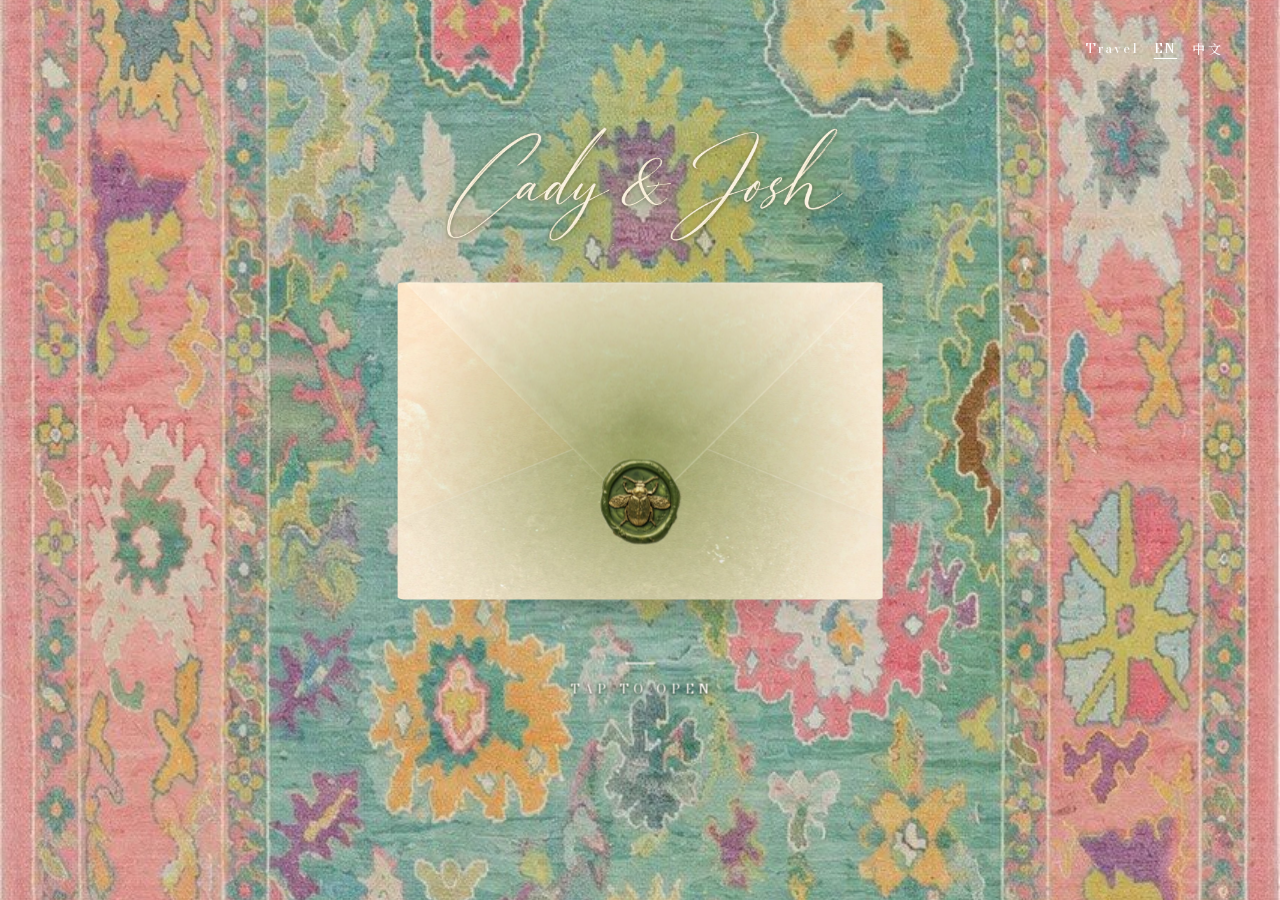
==== index.html @ f46f6a81 "Photo credit in the page's own sans font" ====
<!DOCTYPE html>
<html lang="en" data-lang="en" class="locked">
<head>
<meta charset="utf-8">
<style>
/* first paint: carpet-coloured ground and a small pulsing line until the page is ready (the heavy parts load after this) */
html { background: #b79585; }
html::after { content: ""; position: fixed; left: 50%; top: 50%; width: 46px; height: 1px; margin-left: -23px; background: rgba(255, 248, 235, .9); z-index: 99999; pointer-events: none; animation: ld-pulse 1.5s ease-in-out infinite; }
html.is-ready::after { opacity: 0; transition: opacity .6s ease; animation: none; }
@keyframes ld-pulse { 0%, 100% { opacity: .25; width: 30px; margin-left: -15px; } 50% { opacity: 1; width: 62px; margin-left: -31px; } }
</style>
<meta name="viewport" content="width=device-width, initial-scale=1, viewport-fit=cover">
<title>Cady &amp; Josh · March 26–31, 2027</title>
<meta name="theme-color" content="#d29592">
<meta name="description" content="Cady &amp; Josh">
<meta name="robots" content="noindex, nofollow, noarchive">
<link rel="icon" type="image/png" href="favicon.png">
<link rel="apple-touch-icon" href="apple-touch-icon.png">
<!-- Link preview (iMessage, WhatsApp, Telegram…). The URLs below must be absolute (the address the site is published at). -->
<meta property="og:type" content="website">
<meta property="og:title" content="Cady &amp; Josh · March 26–31, 2027">
<meta property="og:description" content="Cady &amp; Josh">
<meta property="og:url" content="https://cadyshengart.com/cadyandjoshwedding/">
<meta property="og:image" content="https://cadyshengart.com/cadyandjoshwedding/preview.jpg">
<meta property="og:image:width" content="1200">
<meta property="og:image:height" content="630">
<meta property="og:locale" content="en_US">
<meta property="og:locale:alternate" content="zh_CN">
<meta name="twitter:card" content="summary_large_image">

<!-- Fonts are served from ./fonts (made by make_fonts.py): no request to Google, so the page also works behind the Great Firewall -->
<link rel="preload" href="fonts/TenorSans-normal-6.woff2" as="font" type="font/woff2" crossorigin>
<link rel="stylesheet" href="fonts/fonts.css">

<!-- WAX SEAL: a colour-free lighting map. The page tints it with the palette's seal colour, so the colour can change any time.
     To use your own picture instead, replace it via the dev tools (Seal) or ART.seal.src. -->
<!-- The finished seal for palette A (used at load: nothing to compute). The lighting map below is only used when you compare other palettes in the dev tools. -->
<script id="seal-baked">window.SEAL_IMG = '[data-uri]'; window.SEAL_IMG_PALETTE = 'a';</script>
<script id="seal-asset">window.SEAL_MAP = '[data-uri]';</script>

<!-- HOME BACKGROUND: your rug, colour-managed to sRGB and lengthened (the band between the two mirror rows 422 and 2422 is repeated once, seam blended) so it fills a phone at full width. -->
<script id="bg-asset">window.BG_IMG = '[data-uri]';</script>
<script id="bg-blur-asset">window.BG_BLUR = '[data-uri]';</script>

<!-- ENVELOPE LINER: your damask, one seamless repeat (unaltered pattern, colour-managed to sRGB). The page lays it out as the liner sheet
     (flap + inside, one piece) when it opens, so the pattern runs unbroken across the fold. -->
<script id="liner-asset">window.LINER_TILE = '[data-uri]'; window.LINER_IMG = null;</script>

<!-- ENVELOPE EXTERIOR: your paper texture (pocket + flap outside, one sheet). -->
<script id="ext-asset">window.EXT_IMG = '[data-uri]';</script>

<!-- ═══════════════════════════════════════════════════════════════
     MODULE 0 · PROCEDURAL STAND-INS (all replaced by your artwork)
     ═══════════════════════════════════════════════════════════════ -->
<script>
(function () {
  var enc = function (s) { return 'url("data:image/svg+xml,' + encodeURIComponent(s) + '")'; };
  var NS = 'xmlns="http://www.w3.org/2000/svg"';

  var paperFine = '<svg ' + NS + ' width="300" height="300"><filter id="f" x="0" y="0" width="100%" height="100%">' +
    '<feTurbulence type="fractalNoise" baseFrequency="0.9" numOctaves="3" seed="7" stitchTiles="stitch"/>' +
    '<feColorMatrix values="0 0 0 0 .26  0 0 0 0 .25  0 0 0 0 .12  1.1 0 0 0 -.48"/></filter>' +
    '<rect width="300" height="300" filter="url(#f)" opacity=".34"/></svg>';
  var paperCloud = '<svg ' + NS + ' width="600" height="600"><filter id="c" x="0" y="0" width="100%" height="100%">' +
    '<feTurbulence type="fractalNoise" baseFrequency="0.006" numOctaves="3" seed="12" stitchTiles="stitch"/>' +
    '<feColorMatrix values="0 0 0 0 .50  0 0 0 0 .45  0 0 0 0 .28  1 0 0 0 -.38"/></filter>' +
    '<rect width="600" height="600" filter="url(#c)" opacity=".26"/></svg>';

  /* tone-on-tone botanical in the reference's own olive range (seeded) */
  function rng(seed) {
    return function () {
      seed |= 0; seed = seed + 0x6D2B79F5 | 0;
      var t = Math.imul(seed ^ seed >>> 15, 1 | seed);
      t = t + Math.imul(t ^ t >>> 7, 61 | t) ^ t;
      return ((t ^ t >>> 14) >>> 0) / 4294967296;
    };
  }
  function botanical(gh, oh) {
    var R = rng(41), W = 900, H = 1600, out = '';
    var tones = [.72, .80, .88, 1.07, 1.13, 1.25].map(function (f) { return rgb2hex(hex2rgb(gh).map(function (v) { return Math.min(255, v * f); })); });
    var veinC = mixHex(gh, oh, .38);
    var n = 0, guard = 0;
    while (n < 38 && guard++ < 400) {
      var x = -60 + R() * (W + 120), y = -60 + R() * (H + 120);
      var dx = (x - 450) / 330, dy = (y - 800) / 520;
      if (dx * dx + dy * dy < 1 && R() < .85) continue;
      var ang = Math.atan2(800 - y, 450 - x) * 180 / Math.PI + 90 + (R() - .5) * 90;
      var len = 240 + R() * 340, w = 62 + R() * 78;
      var tone = tones[Math.floor(R() * tones.length)], op = (.4 + R() * .4).toFixed(2);
      var d = 'M0 0C' + (w * .95) + ' ' + (-len * .22) + ' ' + (w * .75) + ' ' + (-len * .72) + ' 0 ' + (-len) +
              'C' + (-w * .75) + ' ' + (-len * .72) + ' ' + (-w * .95) + ' ' + (-len * .22) + ' 0 0Z';
      var veins = '';
      for (var f = .18; f < .8; f += .13) {
        var vy = -len * f, vw = w * (.62 - Math.abs(f - .45) * .5);
        veins += 'M0 ' + vy.toFixed(1) + 'L' + vw.toFixed(1) + ' ' + (vy - len * .11).toFixed(1) +
                 'M0 ' + vy.toFixed(1) + 'L' + (-vw).toFixed(1) + ' ' + (vy - len * .11).toFixed(1);
      }
      out += '<g transform="translate(' + x.toFixed(0) + ' ' + y.toFixed(0) + ') rotate(' + ang.toFixed(0) + ')" opacity="' + op + '">' +
             '<path d="' + d + '" fill="' + tone + '"/>' +
             '<path d="M0 0L0 ' + (-len) + veins + '" stroke="' + veinC + '" stroke-opacity=".16" stroke-width="2" fill="none"/></g>';
      n++;
    }
    return '<svg ' + NS + ' viewBox="0 0 ' + W + ' ' + H + '" preserveAspectRatio="xMidYMid slice">' +
           '<rect width="' + W + '" height="' + H + '" fill="' + gh + '"/>' + out + '</svg>';
  }




  /* ═════ PALETTES ═════
     Every colour on the site comes from one of these. Derived from your illustration:
     olive-gold (hue ~56°), coral / raspberry pink (~6° / 350°), lavender (~309°), butter and cream.
     The illustration itself has no dark colours, so the deep tones are those same hues taken darker. */
  var PALETTES = {
      "a": {
          "name": "Golden Olive",
          "ground": "#575B25",
          "deep": "#333513",
          "on": "#F7F1DE",
          "ext": "#FFF2B3",
          "liner": "#708840",
          "veil": "#59212A",
          "accent": "#1B5876",
          "accentDark": "#123F56",
          "ink": "#2C2917",
          "soft": "#605B39",
          "ivory": "#FAF5EB",
          "extFlap": "#FFF5B5",
          "seal": "#E55800",
          "sealHL": "#F4E88C"
      },
      "b": {
          "name": "Raspberry Garden",
          "ground": "#50212A",
          "deep": "#2D1016",
          "on": "#FAEDE1",
          "ext": "#FFF2B3",
          "liner": "#4D4919",
          "accent": "#972B40",
          "accentDark": "#751F30",
          "ink": "#2E1A1F",
          "soft": "#624149",
          "ivory": "#FBF5EE",
          "seal": "#A9384C"
      },
      "c": {
          "name": "Lavender Dusk",
          "ground": "#573D54",
          "deep": "#2F1E2D",
          "on": "#F8F3DD",
          "ext": "#FFF2B3",
          "liner": "#4B4C1F",
          "accent": "#7D3161",
          "accentDark": "#61244A",
          "ink": "#2D1A28",
          "soft": "#63455C",
          "ivory": "#FBF6EF",
          "seal": "#C45845"
      }
  };
  function hex2rgb(h) { h = h.replace('#', ''); return [0, 2, 4].map(function (i) { return parseInt(h.substr(i, 2), 16); }); }
  function rgb2hex(a) { return '#' + a.map(function (v) { return ('0' + Math.round(v).toString(16)).slice(-2); }).join(''); }
  function mixHex(a, b, t) { var A = hex2rgb(a), B = hex2rgb(b); return rgb2hex(A.map(function (v, i) { return v + (B[i] - v) * t; })); }

  /* the seal: lighting map × palette colour (same ramp the seal was designed with) */
  function tintSeal(hex, done, hl) {
    if (!window.SEAL_MAP) return;
    var img = new Image();
    img.onload = function () {
      try {
        var w = img.width, h = img.height, c = document.createElement('canvas'); c.width = w; c.height = h;
        var x = c.getContext('2d', { willReadFrequently: true }); x.drawImage(img, 0, 0);
        var d = x.getImageData(0, 0, w, h), q = d.data;
        var B = hex2rgb(hex), HL = hl ? hex2rgb(hl) : [238, 229, 204];
        var CO = [[B[0] * .46, B[1] * .40, B[2] * .32], [B[0] * .80, B[1] * .77, B[2] * .72], B,
                  [0, 1, 2].map(function (i) { return B[i] * .45 + HL[i] * .55; }), [0, 1, 2].map(function (i) { return B[i] * .10 + HL[i] * .90; })];
        var AN = [.30, .70, 1.0, 1.28, 1.7], lut = [];
        for (var v = 0; v < 256; v++) {
          var k = v / 120, j = 0;
          if (k <= AN[0]) lut.push(CO[0]);
          else if (k >= AN[4]) lut.push(CO[4]);
          else { while (k > AN[j + 1]) j++; var t = (k - AN[j]) / (AN[j + 1] - AN[j]); lut.push([0, 1, 2].map(function (i) { return CO[j][i] + (CO[j + 1][i] - CO[j][i]) * t; })); }
        }
        var SW = [26, 22, 10];
        for (var i = 0; i < q.length; i += 4) {
          var m = q[i + 1] / 255, sh = q[i + 2] / 255 * .30, a = m + (1 - m) * sh, L = lut[q[i]], s = (1 - m) * sh;
          if (a < .002) { q[i + 3] = 0; continue; }
          q[i] = (L[0] * m + SW[0] * s) / a; q[i + 1] = (L[1] * m + SW[1] * s) / a; q[i + 2] = (L[2] * m + SW[2] * s) / a; q[i + 3] = a * 255;
        }
        x.putImageData(d, 0, 0); done(c.toDataURL('image/png'));
      } catch (e) { /* no seal rather than a broken page */ }
    };
    img.src = window.SEAL_MAP;
  }


  /* the envelope's paper grain, built from the envelope's own colour: fine grain a shade darker, soft clouds a shade lighter.
     (the generic olive grain turned a warm yellow greenish and dimmed it by ~5%) */
  function extGrain(hex) {
    var B = hex2rgb(hex);
    var dk = B.map(function (v) { return (v * .86 / 255).toFixed(3); });
    var lt = hex2rgb(mixHex(hex, '#ffffff', .55)).map(function (v) { return (v / 255).toFixed(3); });
    var fine = '<svg ' + NS + ' width="300" height="300"><filter id="f" x="0" y="0" width="100%" height="100%">' +
      '<feTurbulence type="fractalNoise" baseFrequency="0.9" numOctaves="3" seed="7" stitchTiles="stitch"/>' +
      '<feColorMatrix values="0 0 0 0 ' + dk[0] + '  0 0 0 0 ' + dk[1] + '  0 0 0 0 ' + dk[2] + '  1.1 0 0 0 -.48"/></filter>' +
      '<rect width="300" height="300" filter="url(#f)" opacity=".34"/></svg>';
    var cloud = '<svg ' + NS + ' width="600" height="600"><filter id="c" x="0" y="0" width="100%" height="100%">' +
      '<feTurbulence type="fractalNoise" baseFrequency="0.006" numOctaves="3" seed="12" stitchTiles="stitch"/>' +
      '<feColorMatrix values="0 0 0 0 ' + lt[0] + '  0 0 0 0 ' + lt[1] + '  0 0 0 0 ' + lt[2] + '  1 0 0 0 -.38"/></filter>' +
      '<rect width="600" height="600" filter="url(#c)" opacity=".26"/></svg>';
    return enc(fine) + ', ' + enc(cloud);
  }

  function applyPalette(key) {
    var p = PALETTES[key] || PALETTES.a, s = document.documentElement.style;
    var rgbv = function (hx) { return hex2rgb(hx).join(', '); };
    if (!window.BG_IMG) s.setProperty('--ground', p.ground);      s.setProperty('--ground-deep', p.deep);   s.setProperty('--ground-deep-rgb', rgbv(p.deep));
    s.setProperty('--on-ground', p.on);       s.setProperty('--ext-ph', p.ext);         s.setProperty('--grain-ext', extGrain(p.ext));  s.setProperty('--ext-flap', p.extFlap || mixHex(p.ext, '#ffffff', .06));         s.setProperty('--liner-ph', p.liner);
    s.setProperty('--ivory', p.ivory);        s.setProperty('--ivory-rgb', rgbv(p.ivory));
    s.setProperty('--ink', p.ink);            s.setProperty('--ink-rgb', rgbv(p.ink));
    s.setProperty('--ink-soft', p.soft);      s.setProperty('--ink-soft-rgb', rgbv(p.soft));
    s.setProperty('--accent', p.accent);      s.setProperty('--accent-rgb', rgbv(p.accent));
    s.setProperty('--accent-dark', p.accentDark); s.setProperty('--accent-dark-rgb', rgbv(p.accentDark));
    s.setProperty('--bg-botanical', enc(botanical(p.ground, p.on)));
    document.documentElement.dataset.palette = key;
    if (window.__bgSrc && window.__adaptGround) setTimeout(function () { window.__adaptGround(window.__bgSrc); }, 0);
    if (window.__palette) window.__palette.current = key;
    if (window.SEAL_IMG && key === window.SEAL_IMG_PALETTE) s.setProperty('--seal-img', 'url("' + window.SEAL_IMG + '")');   /* default palette: ready-made picture */
    else tintSeal(p.seal, function (url) { s.setProperty('--seal-img', 'url("' + url + '")'); }, p.sealHL);        /* other palettes (dev compare): tint the lighting map */
  }
  window.__palette = { PALETTES: PALETTES, apply: applyPalette, current: 'a' };

  /* TEXT + VEIL FOLLOW THE BACKGROUND PICTURE
     Looks at what a phone actually shows (the centre strip), measures the two places type sits
     (top-right corner, and the band under the envelope), then picks whichever of the palette's
     cream or a deep burgundy gives the better worst-case contrast. Swap the picture and it re-decides. */
  /* Browser bars (iOS status bar / toolbar, Android address bar): one flat colour, chosen to continue whatever is on screen. */
  window.__setBar = function (c) {
    if (window.__barNow === c) return; window.__barNow = c;
    var meta = document.querySelector('meta[name="theme-color"]'); if (meta) meta.setAttribute('content', c);
  };
  window.__adaptGround = function (src) {
    window.__bgSrc = src;
    var img = new Image();
    img.onload = function () {
      try {
        var W = 24, H = 48, c = document.createElement('canvas'); c.width = W; c.height = H;
        var x = c.getContext('2d', { willReadFrequently: true });
        var ar = img.width / img.height, va = W / H, sw = img.width, sh = img.height, sx = 0, sy = 0;
        document.documentElement.style.setProperty('--bg-ar', ar.toFixed(4));
        /* soft fill: the picture, tiny — the browser's smoothing does the blurring (the default picture ships with its own) */
        if (window.BG_BLUR && src === window.BG_IMG) document.documentElement.style.setProperty('--bg-blur', 'url("' + window.BG_BLUR + '")');
        else {
          var bw = 12, bh = 60, bc = document.createElement('canvas'), bx = null; bc.width = bw; bc.height = bh; bx = bc.getContext('2d');
          bx.drawImage(img, 0, 0, bw, bh);                                                                            /* middle: the whole picture, tiny */
          bx.drawImage(img, 0, img.height * .005, img.width, img.height * .02, 0, 0, bw, bh * .4);                    /* the outer border, stretched upward */
          bx.drawImage(img, 0, img.height * .975, img.width, img.height * .02, 0, bh * .6, bw, bh * .4);              /* …and downward */
          document.documentElement.style.setProperty('--bg-blur', 'url("' + bc.toDataURL('image/jpeg', .85) + '")');
        }
        /* what a phone shows: the fill (cover) with the picture at full width on top, centred */
        if (va < ar) { sw = img.height * va; sx = (img.width - sw) / 2; } else { sh = img.width / va; sy = (img.height - sh) / 2; }
        x.drawImage(img, sx, sy, sw, sh, 0, 0, W, H);
        var dh = W / ar; if (dh < H) x.drawImage(img, 0, (H - dh) / 2, W, dh);
        var q = x.getImageData(0, 0, W, H).data;
        var lin = function (v) { v /= 255; return v <= .03928 ? v / 12.92 : Math.pow((v + .055) / 1.055, 2.4); };
        var region = function (y0, y1, x0, x1) {
          var n = 0, L = 0, R = 0, G = 0, B = 0;
          for (var yy = y0; yy < y1; yy++) for (var xx = x0; xx < x1; xx++) {
            var i = (yy * W + xx) * 4; n++; R += q[i]; G += q[i + 1]; B += q[i + 2];
            L += .2126 * lin(q[i]) + .7152 * lin(q[i + 1]) + .0722 * lin(q[i + 2]);
          }
          return { L: L / n, rgb: [R / n, G / n, B / n] };
        };
        var spots = [region(0, 4, 12, 24), region(29, 38, 4, 20)];            /* toggle · "tap to open" */
        var p = PALETTES[window.__palette.current] || PALETTES.a, s = document.documentElement.style;
        var dark = mixHex(p.accentDark, '#000000', .45);
        var lum = function (hx) { var a = hex2rgb(hx); return .2126 * lin(a[0]) + .7152 * lin(a[1]) + .0722 * lin(a[2]); };
        var cr = function (a, b) { return (Math.max(a, b) + .05) / (Math.min(a, b) + .05); };
        var worst = function (hx) { return Math.min.apply(null, spots.map(function (r) { return cr(lum(hx), r.L); })); };
        var useDark = worst(dark) > worst(p.on);
        s.setProperty('--on-ground', useDark ? dark : p.on);
        s.setProperty('--on-halo', useDark ? '0 0 2px rgba(255,246,236,1), 0 0 7px rgba(255,246,236,.95), 0 0 15px rgba(255,246,236,.8)' : 'none');
        var deep = mixHex(p.veil || p.liner, '#000000', .5);
        s.setProperty('--ground-deep', deep); s.setProperty('--ground-deep-rgb', hex2rgb(deep).join(', '));
        var top = region(0, 3, 0, 24).rgb, tc = rgb2hex(top);
        s.setProperty('--ground', tc);
        document.documentElement.dataset.onGround = useDark ? 'dark' : 'light';
      } catch (e) { /* keep the palette colours */ }
    };
    img.src = src;
  };


  var r = document.documentElement.style;
  r.setProperty('--grain-paper', enc(paperFine) + ', ' + enc(paperCloud));
  r.setProperty('--paper-size', '300px 300px, 600px 600px');

  /* hand-cut edge for the top of the schedule paper (seeded, tiny amplitude) */
  (function () {
    var R = rng(9), pts = [], N = 90;
    for (var i = 0; i <= N; i++) {
      var y = 58 + 7 * Math.sin(i * .31) + 4 * Math.sin(i * .93 + 1) + (R() - .5) * 5;
      pts.push((i / N * 100).toFixed(2) + '% ' + Math.max(38, Math.min(76, y)).toFixed(1) + '%');
    }
    document.documentElement.style.setProperty('--deckle', 'polygon(' + pts.join(',') + ',100% 100%,0 100%)');
  })();

  var qp = new URLSearchParams(location.search).get('palette');
  applyPalette(qp && PALETTES[qp.toLowerCase()] ? qp.toLowerCase() : 'a');
})();
</script>

<style>
/* ═══════════════════════════════════════════════════════════════
   MODULE 1 · TOKENS  (colours sampled from your reference image)
   ═══════════════════════════════════════════════════════════════ */
:root {
  --vh: 1dvh;   /* one unit of viewport height; svh (below) where supported: it does NOT change when Safari's toolbar slides, so the envelope never resizes while scrolling */
  --ground:    #b79585;   /* background (the carpet's colour; JS refines it from the picture) */
  --ext-ph:    #FFF2B3;   /* envelope exterior */
  --liner-ph:  #708840;   /* envelope liner (under the pattern) */
  --ivory:     #FAF5EB;   /* paper */
  --icon-houseboat: url("img/ad4bf6f3cb.webp");
  --tx-accent: url("img/5380178ba1.jpg");
  --ink:       #2C2917;   /* type */
  --ink-soft:  #605B39;
  --accent:    #1B5876;   /* labels, buttons, hearts */
  --on-ground: #F7F1DE;   /* type that sits on the background */
  --ground-deep: #333513; --ground-deep-rgb: 51, 53, 19;
  --ivory-rgb: 250, 245, 235; --ink-rgb: 44, 41, 23; --ink-soft-rgb: 96, 91, 57;
  --accent-rgb: 27, 88, 118; --accent-dark: #123F56; --accent-dark-rgb: 18, 63, 86;

  --liner-ink:   #375B2C;   /* the damask's dark green (motif) */
  --liner-field: #718943;   /* the damask's field green */
  --f-display: "Bodoni Moda", "Noto Serif SC", Didot, "Bodoni 72", "Times New Roman", serif;
  --f-text:    "Bodoni Moda", "Noto Serif SC", Didot, "Bodoni 72", "Times New Roman", serif;
  --f-type:    "Bodoni Moda", "Noto Serif SC", Didot, "Bodoni 72", "Times New Roman", serif;
  --f-read:    "Lora", "Noto Serif SC", Georgia, "Times New Roman", serif;
  --f-pen:     "Pinyon Script", "Brush Script MT", cursive;

  /* post-"Our Celebration" typography system (schedule, RSVP, travel) */
  --f2-serif:  "Fraunces", "Noto Serif SC", Georgia, "Times New Roman", serif;
  --f2-sans:   "Tenor Sans", "Noto Sans SC", -apple-system, BlinkMacSystemFont, "Segoe UI", sans-serif;

  --vine:            #4B6B37; --vine-soft: #7C9A49;
  --terracotta:      #B5563A; --terracotta-deep: #8E3F28;

  --card-shadow-0:
    0 0 0 .5px rgba(30,52,26,.34), .5px .8px 0 rgba(150,174,104,.95), 1px 1.5px 0 rgba(96,126,68,.88),
    0 1px 1px rgba(20,14,8,.16), 0 2px 3px -1px rgba(20,14,8,.12), 0 4px 6px -3px rgba(20,14,8,.10);
  --card-shadow:
    0 0 0 .5px rgba(30,52,26,.34), .5px .8px 0 rgba(150,174,104,.95), 1px 1.5px 0 rgba(96,126,68,.88),
    0 2px 3px rgba(20,14,8,.20), 0 10px 16px -4px rgba(20,14,8,.30), 0 26px 34px -16px rgba(20,14,8,.36);

  --k: 1;
}
:root[lang="zh-Hans"] { --f-text: "Noto Serif SC", "Songti SC", "STSong", "SimSun", serif; }
@media (prefers-reduced-motion: reduce) { :root { --k: .001; } }

/* ═══════════════════════════════════════════════════════════════
   MODULE 2 · BASE
   ═══════════════════════════════════════════════════════════════ */
*, *::before, *::after { box-sizing: border-box; }
html { -webkit-text-size-adjust: 100%; }
body {
  margin: 0; background: var(--ground); color: var(--ink);
  font-family: var(--f-text); font-size: 16px; line-height: 1.5;
  font-optical-sizing: auto; -webkit-font-smoothing: antialiased; text-rendering: optimizeLegibility;
}
html.locked, html.locked body { overflow: hidden; overscroll-behavior: none; }
::selection { background: var(--accent); color: var(--ivory); }
:focus-visible { outline: 1px solid var(--on-ground); outline-offset: 6px; }
p, h1 { margin: 0; }
button { font: inherit; color: inherit; }

/* ═══════════════════════════════════════════════════════════════
   MODULE 3 · STAGE + GEOMETRY  (everything from one number: --e)
   Card lifted by 1/5 of its height, envelope 5% narrower, then the whole set
   scaled up 7%. Card is 93.6% of the envelope width; gap card→envelope .16e.
   ═══════════════════════════════════════════════════════════════ */
.stage {
  position: sticky; top: 0; z-index: 1; height: calc(100 * var(--vh)); overflow: hidden;
  --e:  calc(1.1 * min(75.73vw, calc((100 * var(--vh) - 150px) / 1.75082), 387px)); /* envelope width (+10%) */
  --H:  calc(var(--e) * .65322);    /* envelope height */
  --c:  calc(var(--e) * .9357);    /* card */
  --d:  calc(var(--e) * .4678);
  --E:  calc(var(--d) * .28);      /* how much taller the opened flap's liner sheet is */    /* flap depth */
  --y0: calc(var(--e) * 1.0976);   /* envelope top edge; card sits .1619e above it */
  --fx: calc(var(--e) * .015);     /* flap inset */
}

/* BACKGROUND ARTWORK slot */
.bg {
  position: absolute; inset: 0;
  background-color: var(--ground);
  background-image:
    radial-gradient(ellipse 85% 70% at 50% 46%, rgba(0,0,0,0) 40%, rgba(var(--ground-deep-rgb), .32) 100%),
    var(--bg-botanical);
  background-size: 100% 100%, cover;
  background-position: center;
  filter: hue-rotate(4deg) saturate(.98);
}
/* the picture at FULL WIDTH, centred; whatever the screen leaves above/below is filled with a soft blur of the same picture */
html.has-bg .bg {
  background-image: var(--bg-blur, none); background-size: 100% 100%; background-repeat: no-repeat;
  overflow: hidden;
}
html.has-bg .bg::after {
  content: ""; position: absolute; left: 0; right: 0; top: 50%; transform: translateY(-50%);
  aspect-ratio: var(--bg-ar, .4252);
  background: var(--art-bg) center / 100% 100% no-repeat;
  -webkit-mask-image: linear-gradient(to bottom, transparent 0, #000 1.3%, #000 98.7%, transparent 100%);
          mask-image: linear-gradient(to bottom, transparent 0, #000 1.3%, #000 98.7%, transparent 100%);   /* top/bottom edges melt into the fill */
}

/* ═══════════════════════════════════════════════════════════════
   MODULE 4 · LANGUAGE TOGGLE (almost invisible)
   ═══════════════════════════════════════════════════════════════ */
.topbar {
  position: fixed; z-index: 50; top: 0; right: 0; left: 0;
  max-width: 560px; margin: 0 auto;
  padding: calc(14px + env(safe-area-inset-top)) 24px 0;
  display: flex; justify-content: flex-end; pointer-events: none;
}
.lang { display: flex; align-items: center; color: var(--on-ground); text-shadow: var(--on-halo, none); font-size: 10.5px; font-weight: 500; line-height: 1; pointer-events: auto; transition: color .4s ease; }
.topbar:not(.on-paper) .lang { color: #fff; text-shadow: 0 1px 3px rgba(0,0,0,.45), 0 0 10px rgba(0,0,0,.25); }
.topbar.on-paper .lang { color: var(--ink); text-shadow: none; }
/* on a light background the small type gets one weight heavier so it holds up over the pattern */
html[data-on-ground="dark"] .hint, html[data-on-ground="dark"] .cue, html[data-on-ground="dark"] .topbar:not(.on-paper) .lang { font-weight: 500; }
.topbar { transition: opacity .35s ease; }
.topbar.hide { opacity: 0; }
.topbar.hide .lang { pointer-events: none; }
.lang button {
  background: none; border: 0; margin: 0; padding: 12px 5px; cursor: pointer;
  opacity: .9; letter-spacing: .14em; font-family: var(--f-text); transition: opacity .3s;
}
.lang button[aria-pressed="true"] { opacity: 1; text-decoration: underline; text-decoration-thickness: 1px; text-underline-offset: 5px; }
.lang button:hover, .lang button:focus-visible { opacity: 1; }
.lang button[lang="zh-Hans"] { font-family: "Noto Serif SC", "Songti SC", "STSong", serif; letter-spacing: .18em; }
.lang .sep { opacity: .25; font-size: 9px; }

/* ═══════════════════════════════════════════════════════════════
   THE BRAND · a small title set over the rug, above the envelope
   ═══════════════════════════════════════════════════════════════ */
.brand {
  position: absolute; z-index: 2; left: 0; right: 0; bottom: calc(51% + var(--e) * .3629 + 20px);
  display: flex; flex-direction: column; align-items: center; text-align: center;
  opacity: 1; transition: opacity calc(900ms * var(--k)) ease;
}
.stage.is-open .brand { opacity: 0; pointer-events: none; }
.brand__names { display: block; margin-top: 6px; width: min(98.7vw, 405px); height: auto; filter: drop-shadow(0 1px 2px rgba(20,14,8,.35)) drop-shadow(0 0 24px rgba(112,136,64,.75)) drop-shadow(0 0 10px rgba(112,136,64,.6)); }
.brand-sub {
  display: none;
}
.stage.is-open .brand-sub { opacity: 0; }
.brand-sub__date {
  font-family: var(--f-display); font-weight: 400; font-size: calc(var(--e) * .054);
  color: #FFFAF0; letter-spacing: .015em; white-space: nowrap; line-height: 1;
}
.brand-sub__place {
  font-family: var(--f-display); font-weight: 400; font-style: italic; font-size: calc(var(--e) * .04);
  color: #FFFAF0; letter-spacing: .05em; line-height: 1;
}
:root[lang="zh-Hans"] .brand-sub__date { font-family: var(--f-text); font-weight: 500; letter-spacing: .04em; }
:root[lang="zh-Hans"] .brand-sub__place { font-family: var(--f-text); font-style: normal; font-weight: 500; letter-spacing: .16em; padding-left: .16em; }

/* ═══════════════════════════════════════════════════════════════
   MODULE 5 · THE ASSEMBLY (envelope + card = ONE composition)
   ═══════════════════════════════════════════════════════════════ */
.assembly {
  position: absolute; left: 50%; top: 49%;
  width: var(--e); height: calc(var(--e) * 1.75082);
  margin-left: calc(var(--e) / -2); margin-top: calc(var(--e) * -.87541);
  perspective: calc(var(--e) * 4);
  perspective-origin: 50% var(--y0);
  transform: translateY(calc(var(--e) * -.5488));      /* closed: envelope alone, centred */
  transition: opacity .3s ease;
  animation: arrive calc(1000ms * var(--k)) ease both;
}
.assembly > * { position: absolute; }

.paint-ext, .paint-liner { background-image: var(--grain-paper); background-size: var(--paper-size); }
.paint-ext   { background-color: var(--ext-ph); background-image: var(--grain-ext, var(--grain-paper)); }
.fs--out .paint-ext { background-color: var(--ext-flap, var(--ext-ph)); }   /* the flap catches a little more light than the pocket */
.paint-liner { background-color: var(--liner-ph); }
/* Exterior image = whole envelope back (e × H). Liner image = flap + inside as one sheet (e × (H + d)). */
html.has-ext .paint-ext {
  background-image: var(--art-ext); background-color: transparent; background-repeat: no-repeat;
  background-size: var(--e) var(--H); background-position: var(--bx, 0px) 0;
}
/* tiled liner: one seamless repeat at 0.66 of the envelope width; the lattice is anchored so a large medallion frames the opening */
html.has-liner-tile .paint-liner {
  background-image: var(--liner-tile); background-repeat: repeat;
  background-size: calc(var(--e) * .42) calc(var(--e) * .42);
  background-position: calc(var(--bx, 0px) + var(--e) * .21) calc(var(--by, 0px) + var(--e) * .21);
}
html.has-liner .paint-liner {
  background-image: var(--art-liner); background-color: transparent; background-repeat: no-repeat;
  background-size: var(--e) calc(var(--H) + var(--d) + var(--E)); background-position: var(--bx, 0px) var(--by, 0px);
}

.fx { position: absolute; inset: 0; width: 100%; height: 100%; pointer-events: none; overflow: visible; }

/* ── inside of the envelope ── */
.liner-panel {
  z-index: 1; left: 0; top: var(--y0); width: var(--e); height: var(--H);
  border-radius: calc(var(--e) * .012);
  clip-path: inset(0 calc(var(--e) * .048) 4px calc(var(--e) * .048) round 0 0 calc(var(--e) * .02) calc(var(--e) * .02));
  --bx: 0px; --by: calc((var(--d) + var(--E)) * -1);
}
/* once the flap has lifted, the lining tucks 1.5px under its edge so no hairline can show along the fold
   (done only after opening: while closed, those 1.5px would peek out above the flap as a thin green line) */
.stage.is-open .liner-panel { animation: liner-tuck 1ms steps(1, start) calc(1250ms * var(--k)) both; }
@keyframes liner-tuck {
  from { top: var(--y0); height: var(--H); --by: calc((var(--d) + var(--E)) * -1); }
  to   { top: calc(var(--y0) - 1.5px); height: calc(var(--H) + 1.5px); --by: calc((var(--d) + var(--E)) * -1 + 1.5px); }
}

/* ── flap ── */
.flap {
  z-index: 6; left: var(--fx); top: var(--y0);
  width: calc(var(--e) * .97); height: var(--d);
  transform-origin: 50% 0; transform-style: preserve-3d;
}
.fs {
  position: absolute; inset: 0;
  backface-visibility: hidden; -webkit-backface-visibility: hidden;
}
.fs--in { inset: auto; left: calc(var(--fx) * -1); top: 0; width: var(--e); height: calc(var(--d) * 1.28); transform: rotateX(180deg); }   /* opened flap: full width, drawn 28% taller, as in the reference */
.fp { position: absolute; inset: 0; --bx: calc(var(--fx) * -1); }
.fs--out .fp { clip-path: url(#clip-flap-out); }
.fs--in  .fp { clip-path: url(#clip-flap-in); --bx: 0px; --by: 0px; }
.fs--in .fp--in { background-color: var(--ext-flap, var(--ext-ph)); }
.fl-liner { position: absolute; inset: 0; clip-path: url(#clip-flap-liner); --bx: 0px; --by: 0px; }

.flap-shadow {
  z-index: 5; left: var(--fx); top: var(--y0);
  width: calc(var(--e) * .97); height: var(--d);
  filter: blur(calc(var(--e) * .014)); opacity: 0; pointer-events: none;
}
.flap-shadow i { position: absolute; inset: 0; background: rgba(26,18,10,.14); clip-path: url(#clip-flap-out); }

/* printed on the flap; turns away with it */
.seal {
  position: absolute; left: 50%; top: calc(var(--d) * .965); height: calc(var(--e) * .17445); aspect-ratio: 1 / .81;
  transform: translate(-50%, -50%); pointer-events: none;
  background: var(--seal-img) center / contain no-repeat;
}
html.has-seal .seal { background-image: var(--art-seal); }


/* ── the invitation card ──
   The card is taller than the (now shorter) envelope, so it lives in a clip
   that ends at the envelope's bottom edge: it can never poke out below it. */
.card-clip {
  z-index: 3; left: calc(var(--e) * -.5); width: calc(var(--e) * 2);
  top: calc(var(--e) * -.3); height: calc(var(--e) * 2.05082 - 3px);   /* stops 3px inside the envelope's bottom edge, so no edge of the card can ever show past it */
  overflow: hidden; pointer-events: none;
}
.card {
  position: absolute; left: calc(var(--e) * .5322); top: calc(var(--e) * .3);
  width: var(--c); height: var(--c);
  container-type: inline-size;
  transform: translateY(calc(var(--e) * 1.1176));          /* starts tucked inside */
  box-shadow: var(--card-shadow-0);
  will-change: transform;
}
.card__paper { position: absolute; inset: 0; background: #F8F0DC url("[data-uri]") center / cover no-repeat; }
:root[lang="zh-Hans"] .card__paper { background-image: url("[data-uri]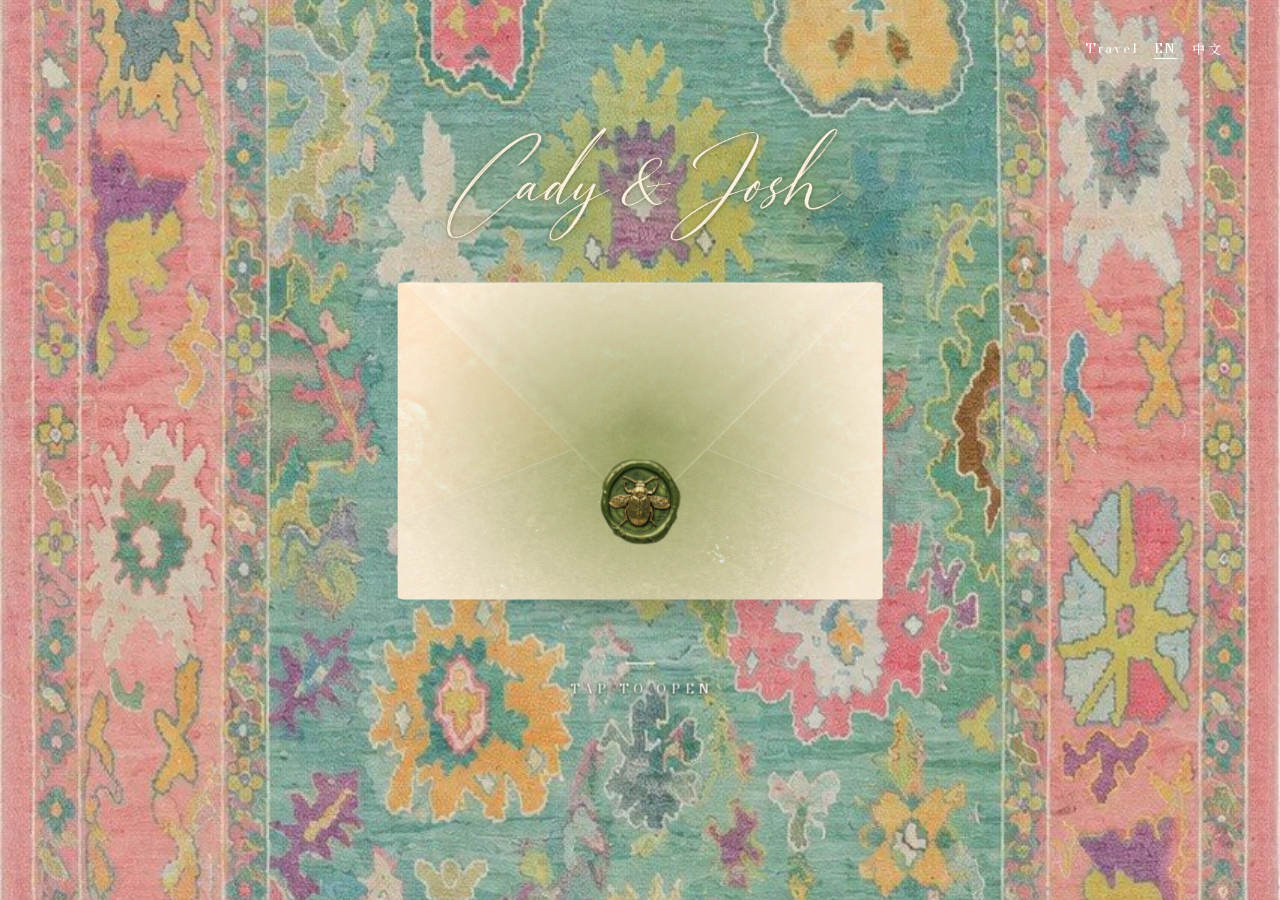
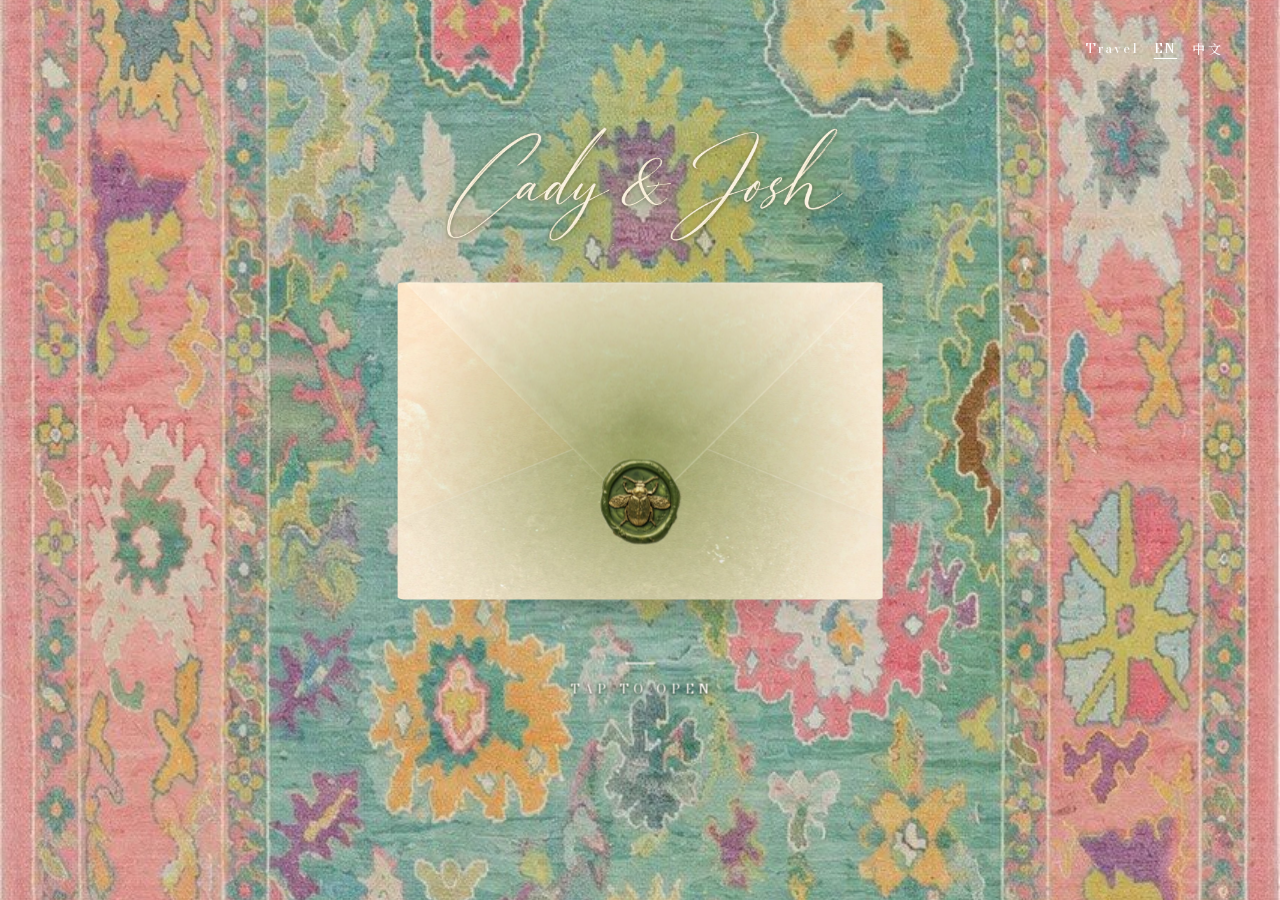
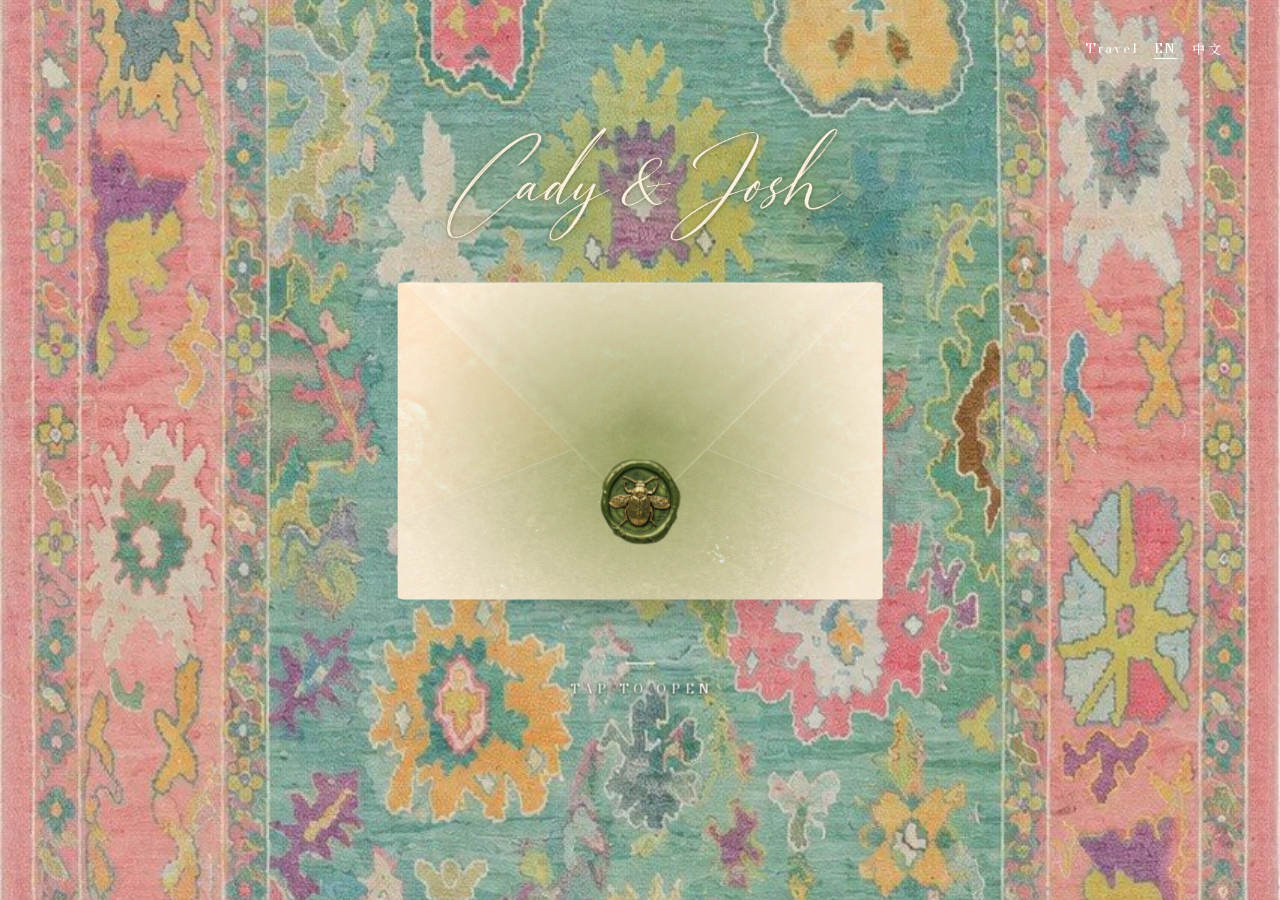
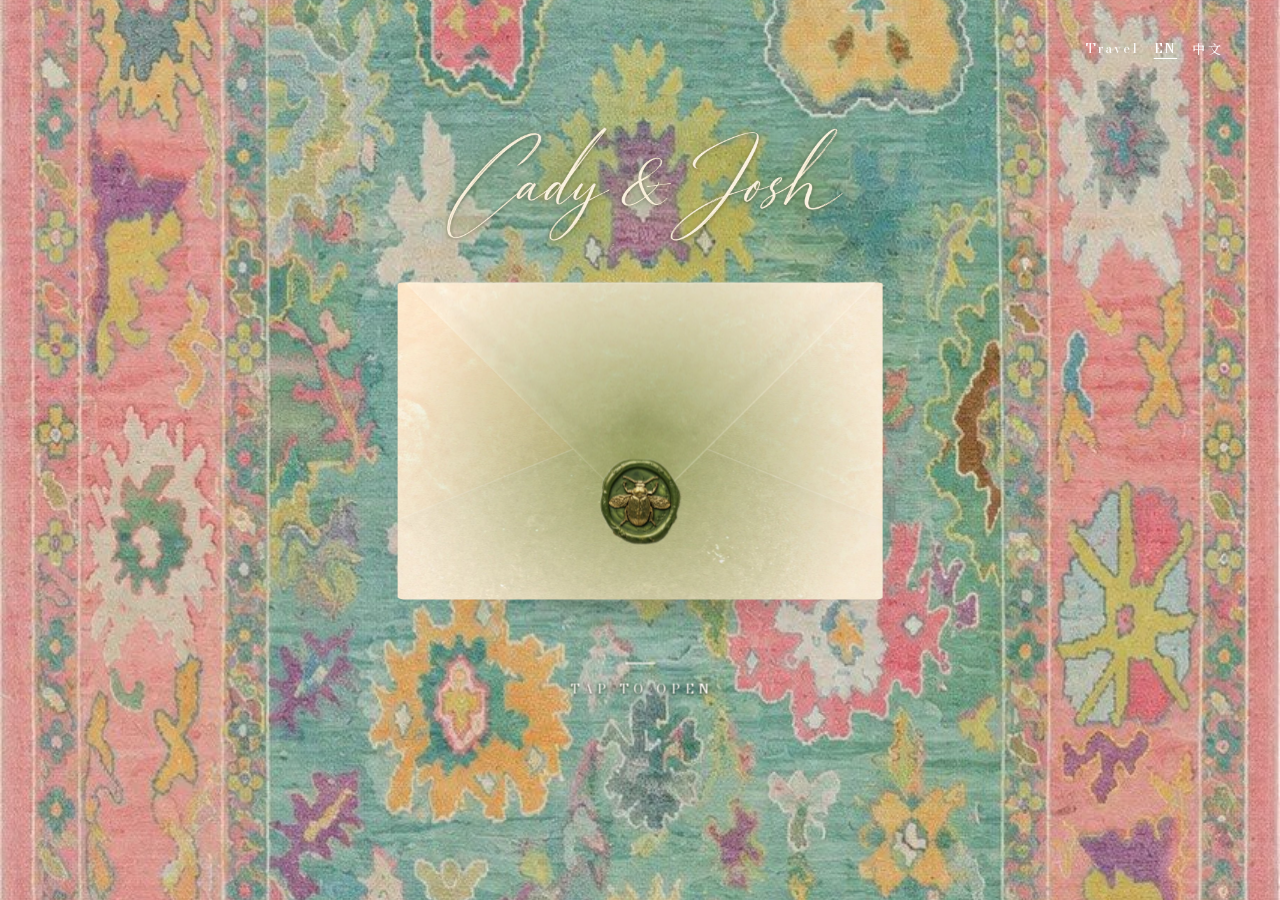
